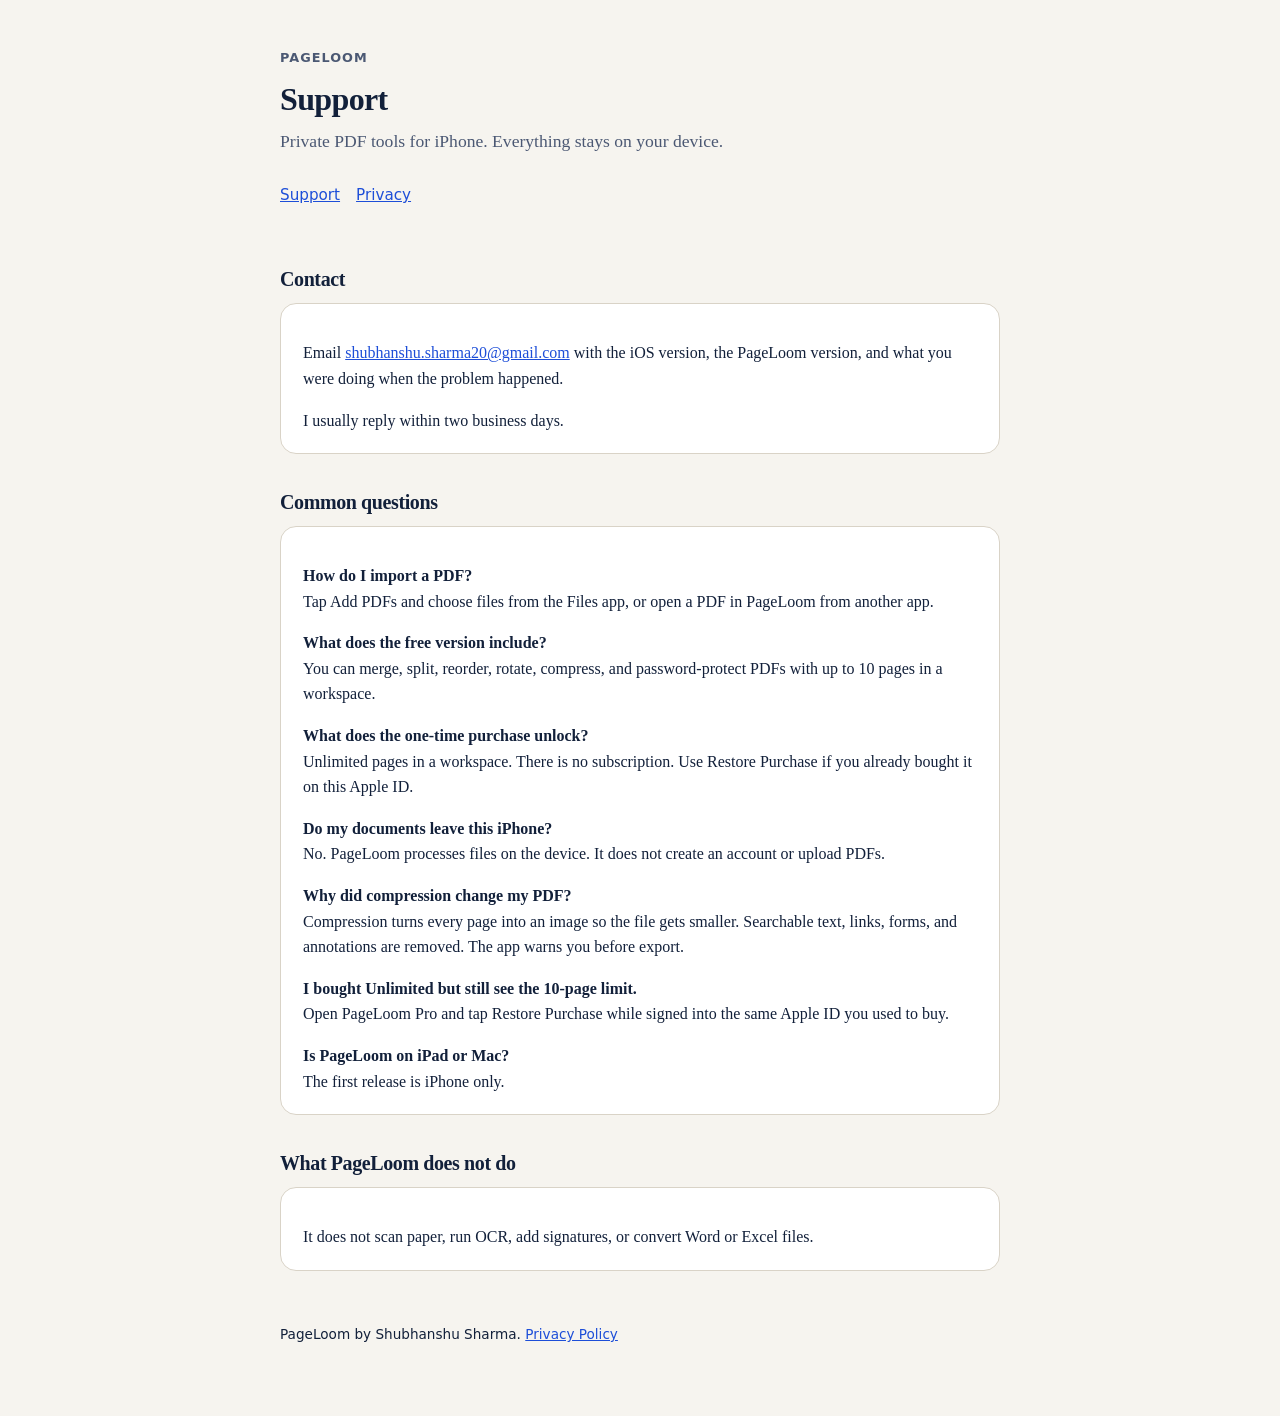
==== index.html @ 975c8d07 "uPLOADING html FILES" ====
<!DOCTYPE html>
<html lang="en">
<head>
  <meta charset="utf-8">
  <meta name="viewport" content="width=device-width, initial-scale=1">
  <title>PageLoom Support</title>
  <meta name="description" content="Help and contact for PageLoom, the private on-device PDF toolkit for iPhone.">
  <link rel="stylesheet" href="styles.css">
</head>
<body>
  <header>
    <p class="eyebrow">PageLoom</p>
    <h1>Support</h1>
    <p class="lede">Private PDF tools for iPhone. Everything stays on your device.</p>
    <nav>
      <a href="index.html">Support</a>
      <a href="privacy.html">Privacy</a>
    </nav>
  </header>

  <main>
    <h2>Contact</h2>
    <div class="card">
      <p>
        Email
        <a href="mailto:shubhanshu.sharma20@gmail.com?subject=PageLoom%20support">shubhanshu.sharma20@gmail.com</a>
        with the iOS version, the PageLoom version, and what you were doing when the problem happened.
      </p>
      <p>I usually reply within two business days.</p>
    </div>

    <h2>Common questions</h2>
    <div class="card">
      <p><strong>How do I import a PDF?</strong><br>
      Tap Add PDFs and choose files from the Files app, or open a PDF in PageLoom from another app.</p>
      <p><strong>What does the free version include?</strong><br>
      You can merge, split, reorder, rotate, compress, and password-protect PDFs with up to 10 pages in a workspace.</p>
      <p><strong>What does the one-time purchase unlock?</strong><br>
      Unlimited pages in a workspace. There is no subscription. Use Restore Purchase if you already bought it on this Apple ID.</p>
      <p><strong>Do my documents leave this iPhone?</strong><br>
      No. PageLoom processes files on the device. It does not create an account or upload PDFs.</p>
      <p><strong>Why did compression change my PDF?</strong><br>
      Compression turns every page into an image so the file gets smaller. Searchable text, links, forms, and annotations are removed. The app warns you before export.</p>
      <p><strong>I bought Unlimited but still see the 10-page limit.</strong><br>
      Open PageLoom Pro and tap Restore Purchase while signed into the same Apple ID you used to buy.</p>
      <p><strong>Is PageLoom on iPad or Mac?</strong><br>
      The first release is iPhone only.</p>
    </div>

    <h2>What PageLoom does not do</h2>
    <div class="card">
      <p>It does not scan paper, run OCR, add signatures, or convert Word or Excel files.</p>
    </div>
  </main>

  <footer>
    <p>PageLoom by Shubhanshu Sharma. <a href="privacy.html">Privacy Policy</a></p>
  </footer>
</body>
</html>
---- styles.css ----
:root {
  --ink: #12203a;
  --muted: #4b5873;
  --paper: #f6f4ef;
  --card: #ffffff;
  --line: #d9d3c7;
  --accent: #1e2959;
  --link: #1d4ed8;
}

* {
  box-sizing: border-box;
}

html,
body {
  margin: 0;
  padding: 0;
}

body {
  font-family: "Iowan Old Style", "Palatino Linotype", Palatino, Georgia, serif;
  background: var(--paper);
  color: var(--ink);
  line-height: 1.6;
}

header,
main,
footer {
  width: min(720px, calc(100% - 40px));
  margin: 0 auto;
}

header {
  padding: 48px 0 24px;
}

a {
  color: var(--link);
}

h1,
h2 {
  font-weight: 650;
  letter-spacing: -0.02em;
  line-height: 1.2;
}

h1 {
  margin: 12px 0 8px;
  font-size: 2rem;
}

h2 {
  margin: 36px 0 12px;
  font-size: 1.25rem;
}

p,
li {
  color: var(--ink);
}

.eyebrow {
  margin: 0;
  color: var(--muted);
  font-family: ui-sans-serif, system-ui, -apple-system, BlinkMacSystemFont, sans-serif;
  font-size: 0.8rem;
  font-weight: 650;
  letter-spacing: 0.08em;
  text-transform: uppercase;
}

.lede {
  margin: 0 0 28px;
  color: var(--muted);
  font-size: 1.1rem;
}

nav {
  display: flex;
  gap: 16px;
  font-family: ui-sans-serif, system-ui, -apple-system, BlinkMacSystemFont, sans-serif;
  font-size: 0.95rem;
}

.card {
  background: var(--card);
  border: 1px solid var(--line);
  border-radius: 16px;
  padding: 20px 22px;
}

.card p:last-child {
  margin-bottom: 0;
}

ul {
  padding-left: 1.2em;
}

li + li {
  margin-top: 8px;
}

footer {
  padding: 40px 0 56px;
  color: var(--muted);
  font-family: ui-sans-serif, system-ui, -apple-system, BlinkMacSystemFont, sans-serif;
  font-size: 0.85rem;
}
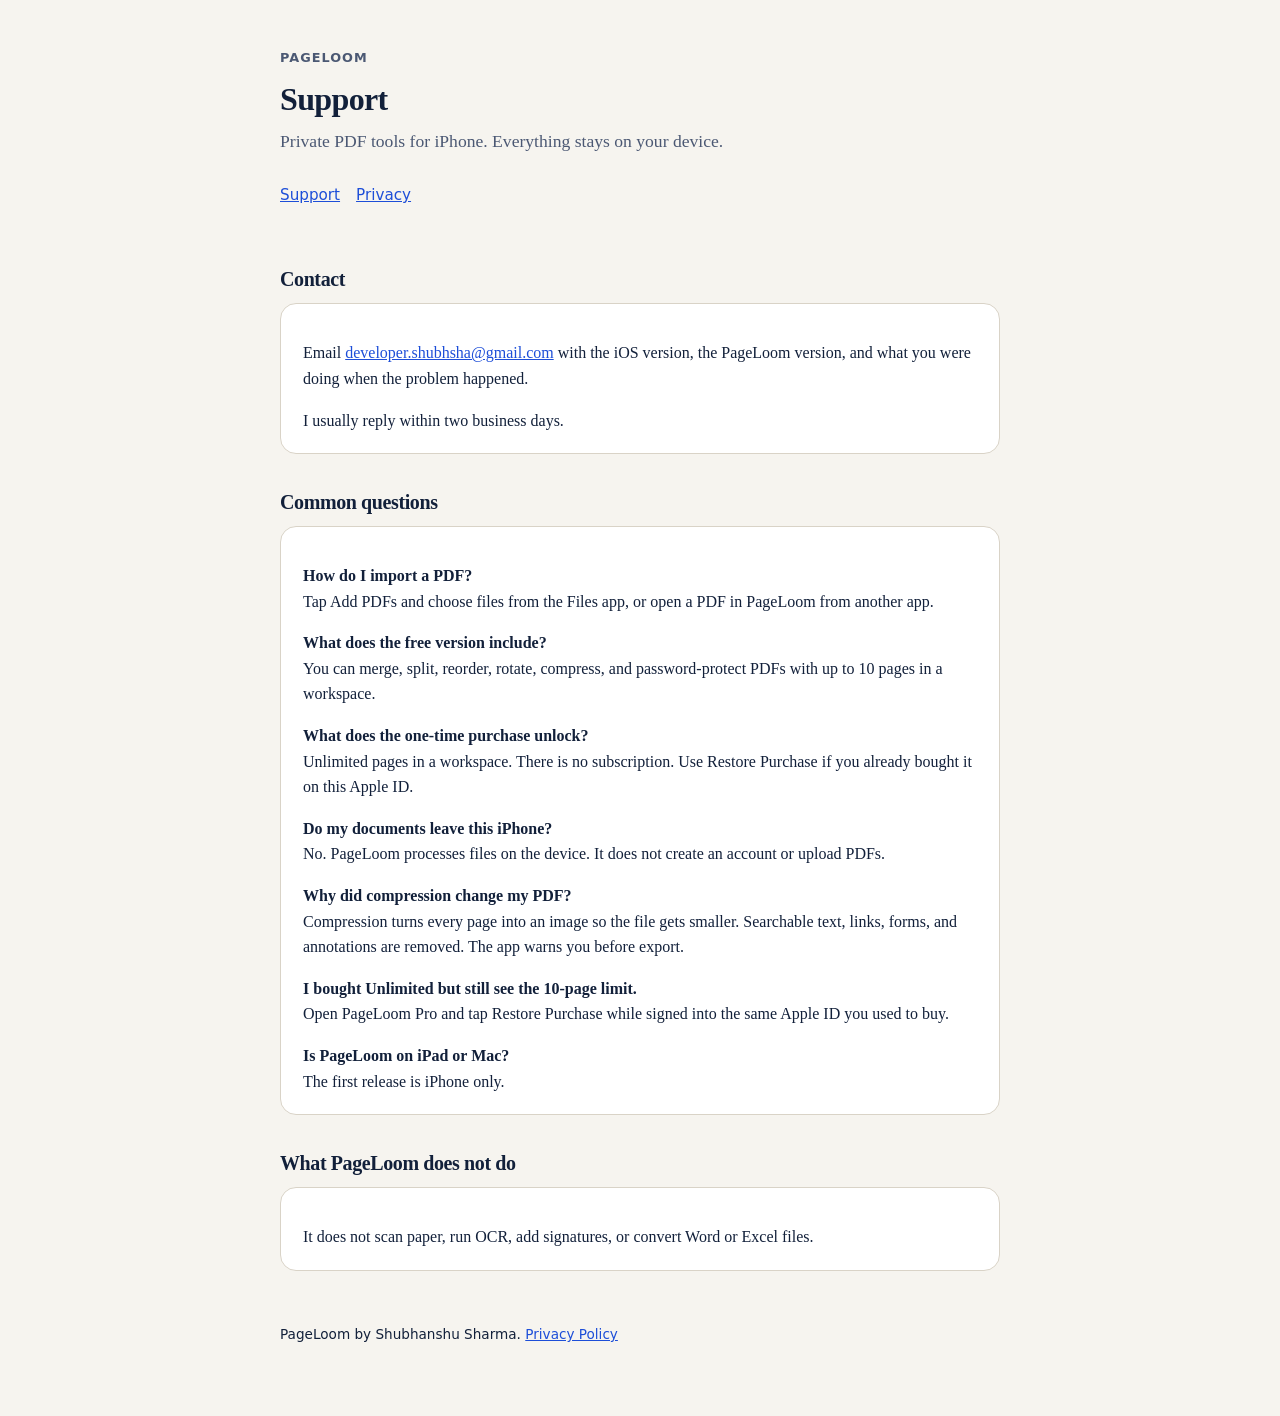
==== commit 74209ca4: "Update index.html" ====
--- a/index.html
+++ b/index.html
@@ -23,7 +23,7 @@
     <div class="card">
       <p>
         Email
-        <a href="mailto:shubhanshu.sharma20@gmail.com?subject=PageLoom%20support">shubhanshu.sharma20@gmail.com</a>
+        <a href="mailto:developer.shubhsha@gmail.com?subject=PageLoom%20support">developer.shubhsha@gmail.com</a>
         with the iOS version, the PageLoom version, and what you were doing when the problem happened.
       </p>
       <p>I usually reply within two business days.</p>
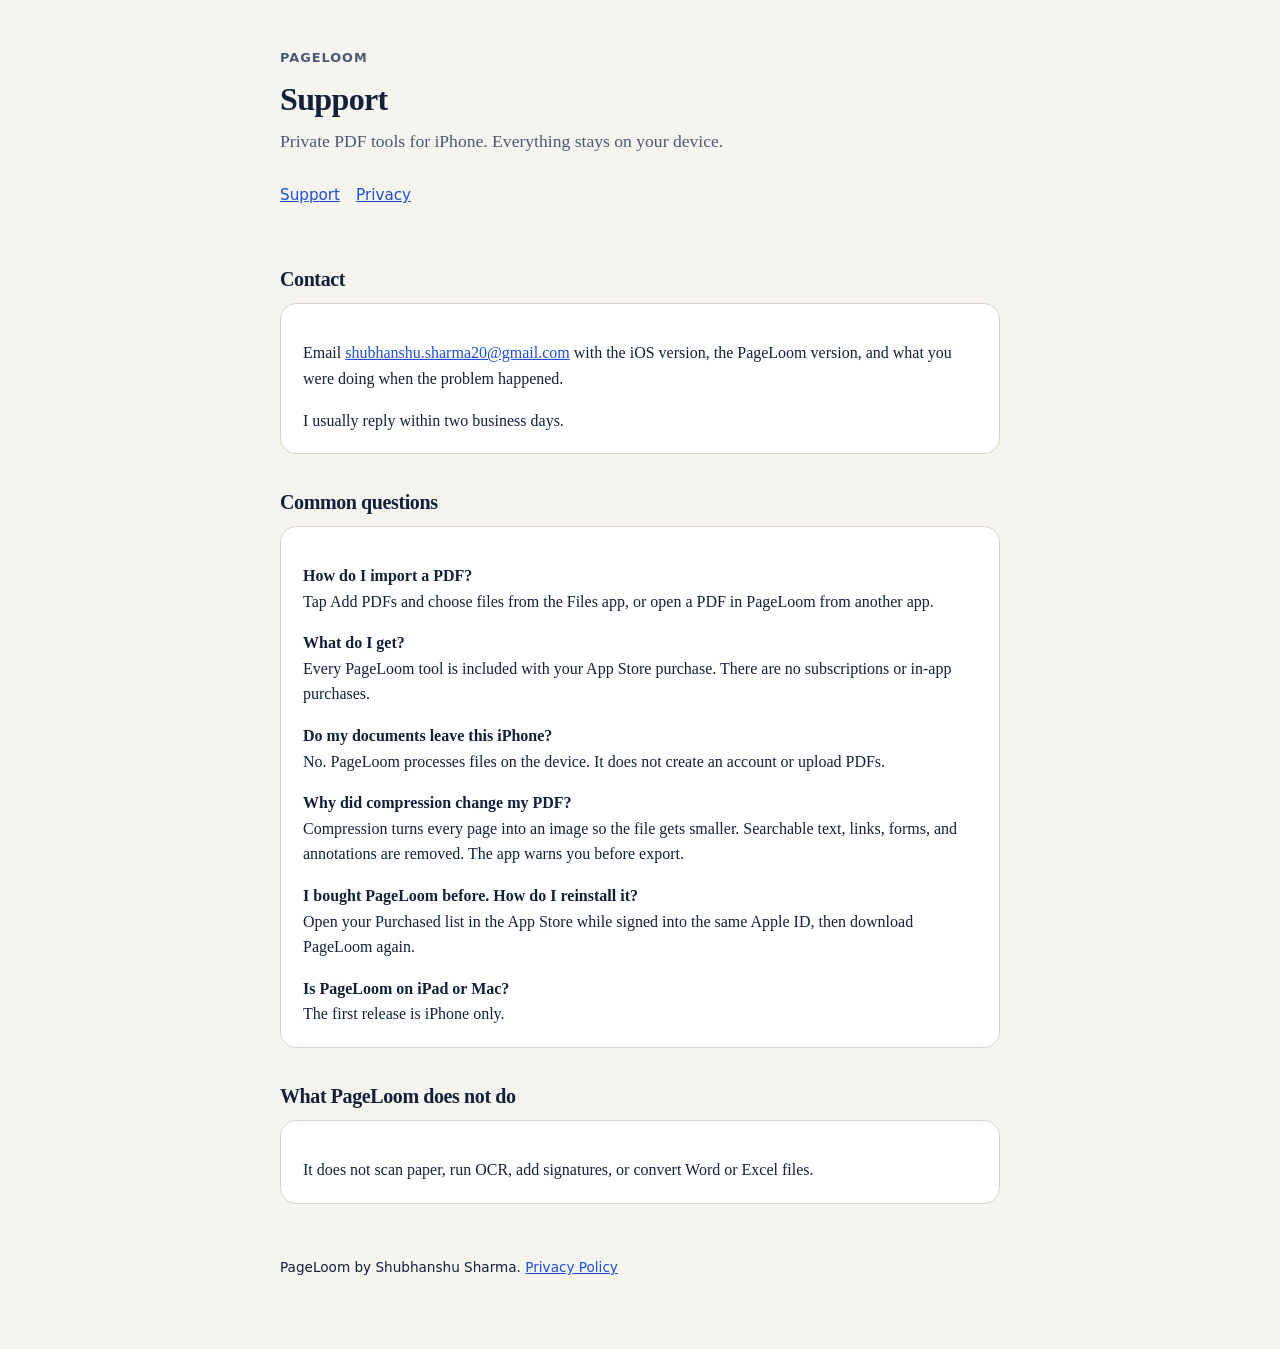
==== commit b9da7221: "mODIFIED html" ====
--- a/index.html
+++ b/index.html
@@ -23,7 +23,7 @@
     <div class="card">
       <p>
         Email
-        <a href="mailto:developer.shubhsha@gmail.com?subject=PageLoom%20support">developer.shubhsha@gmail.com</a>
+        <a href="mailto:shubhanshu.sharma20@gmail.com?subject=PageLoom%20support">shubhanshu.sharma20@gmail.com</a>
         with the iOS version, the PageLoom version, and what you were doing when the problem happened.
       </p>
       <p>I usually reply within two business days.</p>
@@ -33,16 +33,14 @@
     <div class="card">
       <p><strong>How do I import a PDF?</strong><br>
       Tap Add PDFs and choose files from the Files app, or open a PDF in PageLoom from another app.</p>
-      <p><strong>What does the free version include?</strong><br>
-      You can merge, split, reorder, rotate, compress, and password-protect PDFs with up to 10 pages in a workspace.</p>
-      <p><strong>What does the one-time purchase unlock?</strong><br>
-      Unlimited pages in a workspace. There is no subscription. Use Restore Purchase if you already bought it on this Apple ID.</p>
+      <p><strong>What do I get?</strong><br>
+      Every PageLoom tool is included with your App Store purchase. There are no subscriptions or in-app purchases.</p>
       <p><strong>Do my documents leave this iPhone?</strong><br>
       No. PageLoom processes files on the device. It does not create an account or upload PDFs.</p>
       <p><strong>Why did compression change my PDF?</strong><br>
       Compression turns every page into an image so the file gets smaller. Searchable text, links, forms, and annotations are removed. The app warns you before export.</p>
-      <p><strong>I bought Unlimited but still see the 10-page limit.</strong><br>
-      Open PageLoom Pro and tap Restore Purchase while signed into the same Apple ID you used to buy.</p>
+      <p><strong>I bought PageLoom before. How do I reinstall it?</strong><br>
+      Open your Purchased list in the App Store while signed into the same Apple ID, then download PageLoom again.</p>
       <p><strong>Is PageLoom on iPad or Mac?</strong><br>
       The first release is iPhone only.</p>
     </div>
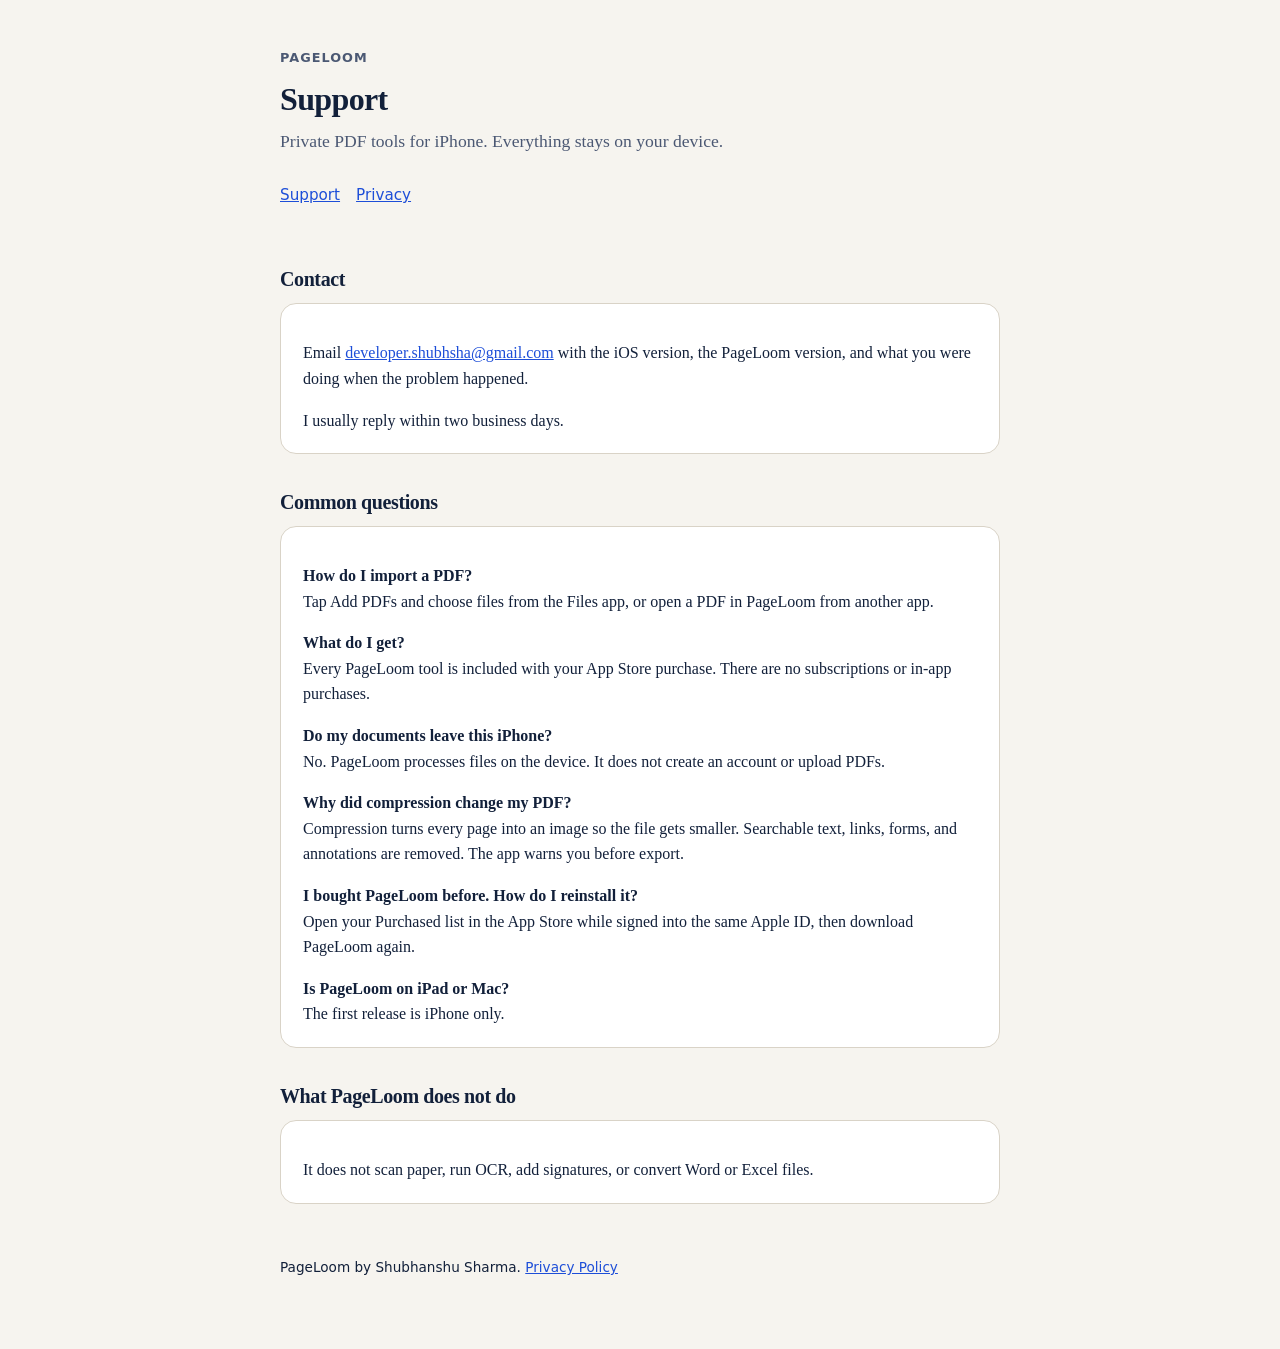
==== commit e9a1e759: "Update index.html" ====
--- a/index.html
+++ b/index.html
@@ -23,7 +23,7 @@
     <div class="card">
       <p>
         Email
-        <a href="mailto:shubhanshu.sharma20@gmail.com?subject=PageLoom%20support">shubhanshu.sharma20@gmail.com</a>
+        <a href="mailto:developer.shubhsha@gmail.com?subject=PageLoom%20support">developer.shubhsha@gmail.com</a>
         with the iOS version, the PageLoom version, and what you were doing when the problem happened.
       </p>
       <p>I usually reply within two business days.</p>
